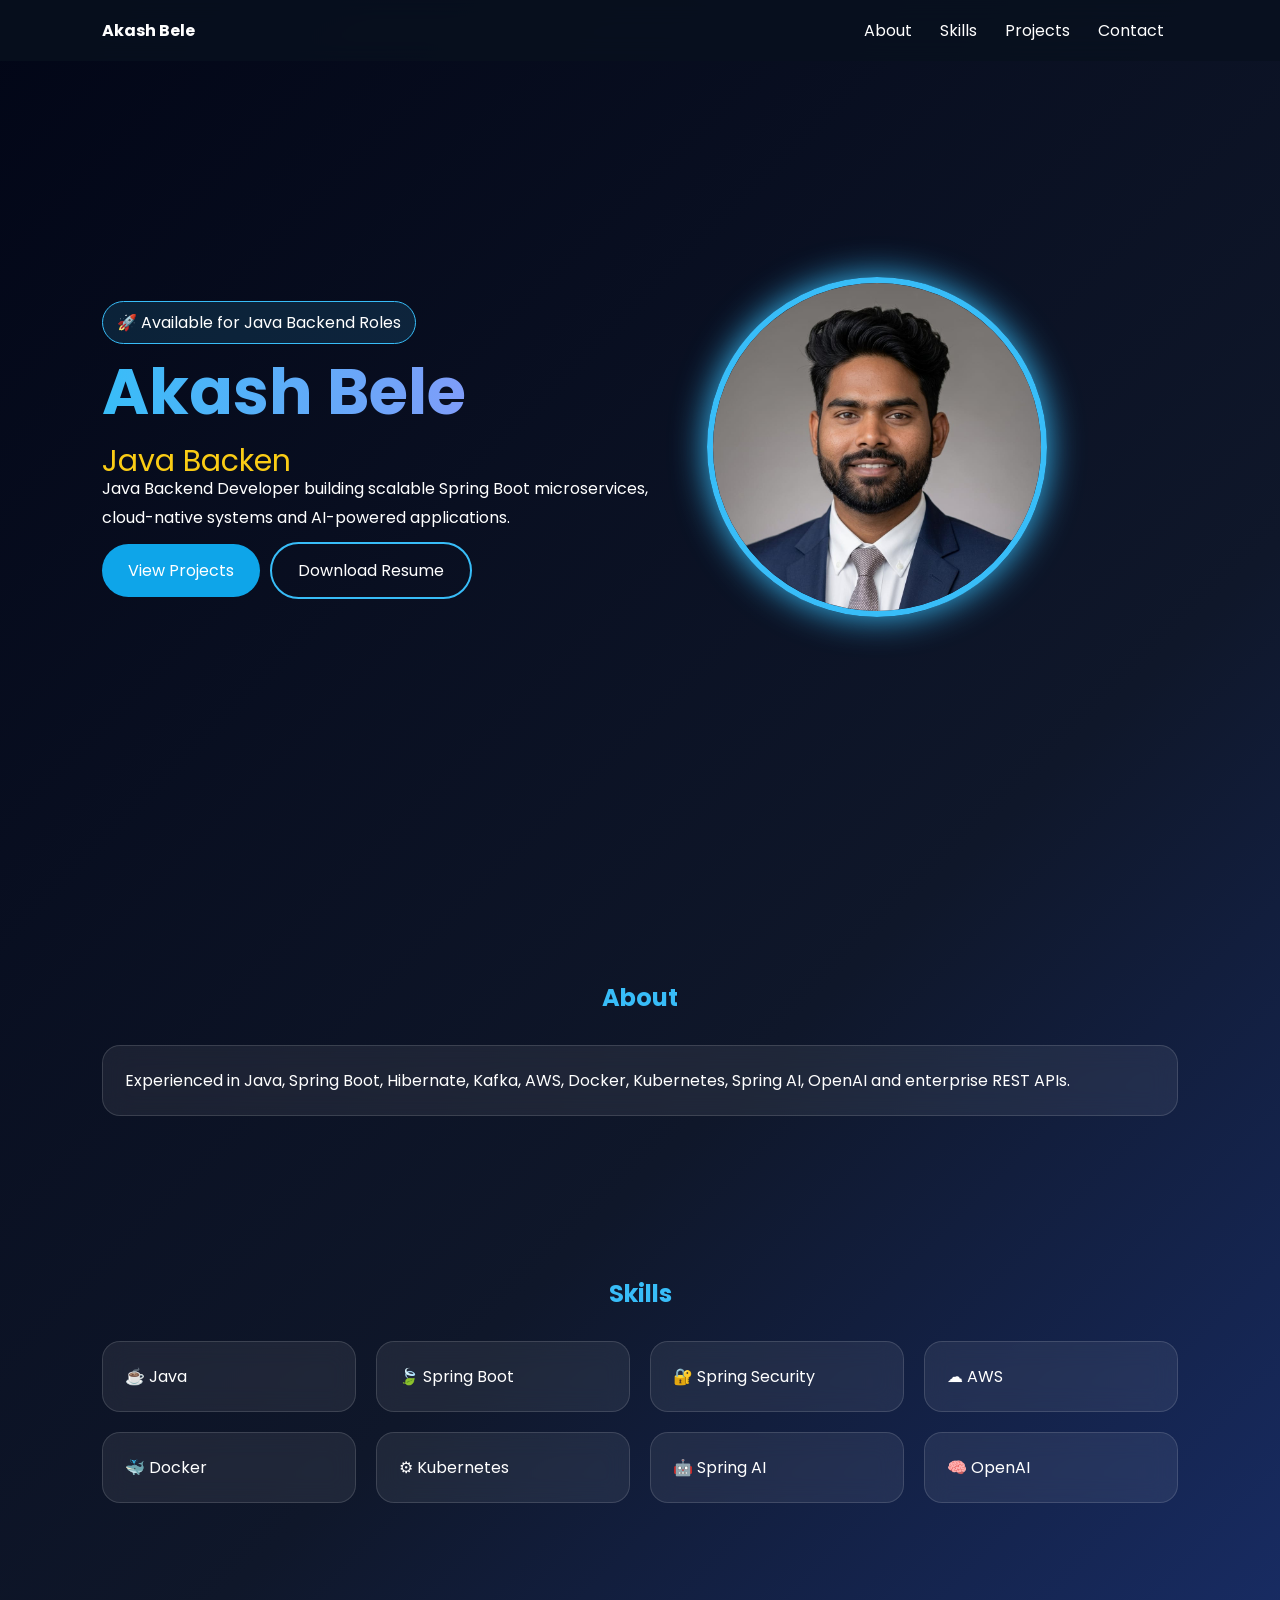
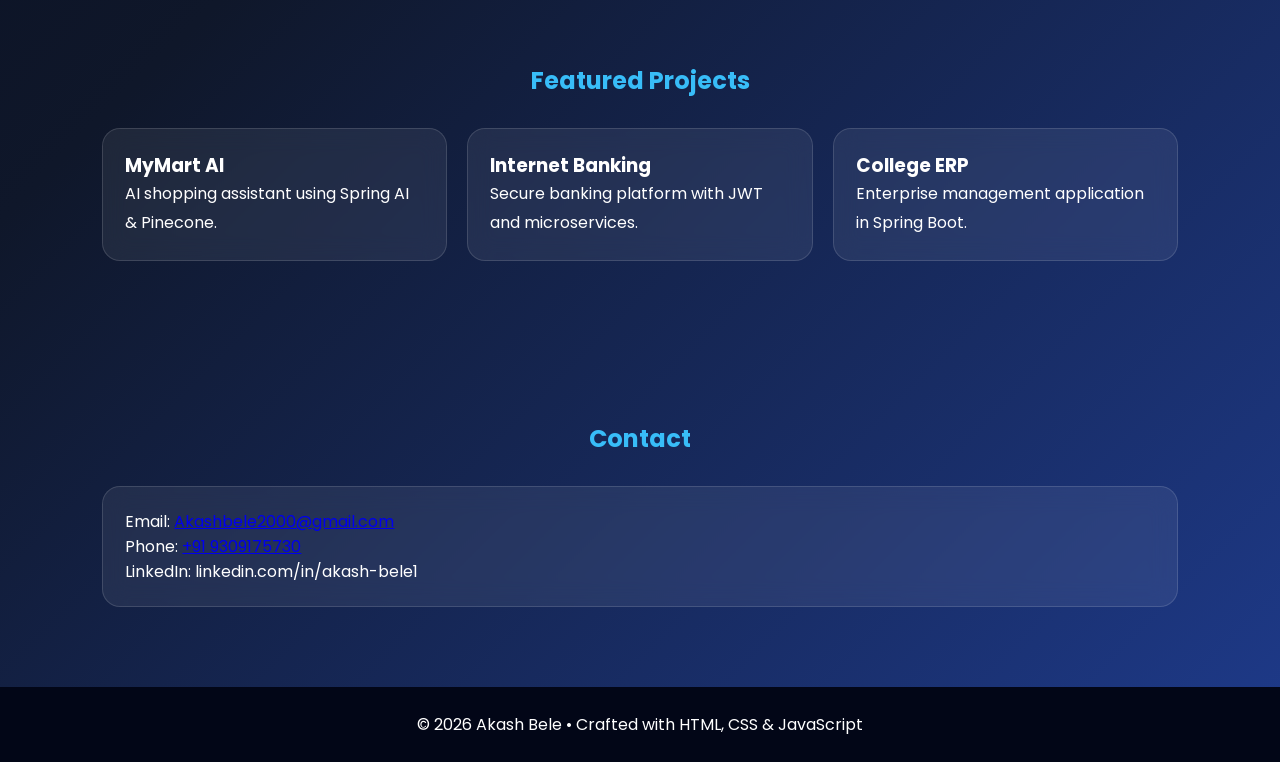
==== index.html @ 148bca96 "Rename creative_index.html to index.html" ====
<!DOCTYPE html><html><head><meta charset='UTF-8'><meta name='viewport' content='width=device-width,initial-scale=1'>
<title>Akash Bele | Java Backend Developer</title>
<link href="https://fonts.googleapis.com/css2?family=Poppins:wght@300;400;600;700&display=swap" rel="stylesheet">
<link rel="stylesheet" href="https://cdnjs.cloudflare.com/ajax/libs/font-awesome/6.6.0/css/all.min.css">
<style>
*{margin:0;padding:0;box-sizing:border-box;font-family:Poppins,sans-serif;scroll-behavior:smooth}
body{background:linear-gradient(135deg,#020617,#0f172a,#1e3a8a);color:#fff}
header{position:fixed;top:0;width:100%;display:flex;justify-content:space-between;padding:18px 8%;backdrop-filter:blur(12px);background:#08111fcc;z-index:10}
nav a{color:#fff;text-decoration:none;margin:0 14px}nav a:hover{color:#38bdf8}
.hero{min-height:100vh;display:grid;grid-template-columns:1.2fr 1fr;align-items:center;padding:90px 8%;gap:40px}
.badge{display:inline-block;background:#38bdf822;border:1px solid #38bdf8;padding:8px 14px;border-radius:30px}
h1{font-size:64px;background:linear-gradient(90deg,#38bdf8,#a78bfa);-webkit-background-clip:text;color:transparent}
.type{color:#facc15;font-size:30px;height:36px}
p{line-height:1.8}
.btn{display:inline-block;margin:10px 10px 0 0;padding:14px 26px;border-radius:30px;text-decoration:none;color:#fff;background:#0ea5e9}
.btn.alt{background:transparent;border:2px solid #38bdf8}
img{width:340px;border-radius:50%;border:6px solid #38bdf8;box-shadow:0 0 35px #38bdf8;animation:f 4s ease-in-out infinite}
@keyframes f{50%{transform:translateY(-12px)}}
section{padding:80px 8%}h2{text-align:center;margin-bottom:30px;color:#38bdf8}
.cards{display:grid;grid-template-columns:repeat(auto-fit,minmax(220px,1fr));gap:20px}
.card{background:#ffffff12;border:1px solid #ffffff22;border-radius:18px;padding:22px;backdrop-filter:blur(12px);transition:.3s}
.card:hover{transform:translateY(-8px) scale(1.02)}
footer{text-align:center;padding:25px;background:#020617}
</style></head><body>
<header><div><b>Akash Bele</b></div><nav><a href=#about>About</a><a href=#skills>Skills</a><a href=#projects>Projects</a><a href=#contact>Contact</a></nav></header>
<section class=hero><div><span class=badge>🚀 Available for Java Backend Roles</span><h1>Akash Bele</h1><div class=type id=t></div><p>Java Backend Developer building scalable Spring Boot microservices, cloud-native systems and AI-powered applications.</p><a class=btn href=#projects>View Projects</a><a class='btn alt' href='assets/resume.pdf' download>Download Resume</a></div><div><img src='assets/profile.jpg'></div></section>
<section id=about><h2>About</h2><div class=card>Experienced in Java, Spring Boot, Hibernate, Kafka, AWS, Docker, Kubernetes, Spring AI, OpenAI and enterprise REST APIs.</div></section>
<section id=skills><h2>Skills</h2><div class=cards><div class=card>☕ Java</div><div class=card>🍃 Spring Boot</div><div class=card>🔐 Spring Security</div><div class=card>☁ AWS</div><div class=card>🐳 Docker</div><div class=card>⚙ Kubernetes</div><div class=card>🤖 Spring AI</div><div class=card>🧠 OpenAI</div></div></section>
<section id=projects><h2>Featured Projects</h2><div class=cards><div class=card><h3>MyMart AI</h3><p>AI shopping assistant using Spring AI & Pinecone.</p></div><div class=card><h3>Internet Banking</h3><p>Secure banking platform with JWT and microservices.</p></div><div class=card><h3>College ERP</h3><p>Enterprise management application in Spring Boot.</p></div></div></section>
<section id=contact><h2>Contact</h2><div class=card>Email: <a href='mailto:Akashbele2000@gmail.com'>Akashbele2000@gmail.com</a><br>Phone: <a href='tel:+919309175730'>+91 9309175730</a><br>LinkedIn: linkedin.com/in/akash-bele1</div></section>
<footer>© 2026 Akash Bele • Crafted with HTML, CSS & JavaScript</footer>
<script>
const words=["Java Backend Developer","Spring Boot Expert","Microservices Developer","AI Enthusiast"];
let i=0,j=0,d=true;const e=document.getElementById('t');
setInterval(()=>{let w=words[i];e.textContent=w.slice(0,j);if(d){j++;if(j>w.length)d=false}else{j--;if(j<0){d=true;i=(i+1)%words.length;j=0}}},120);
</script></body></html>
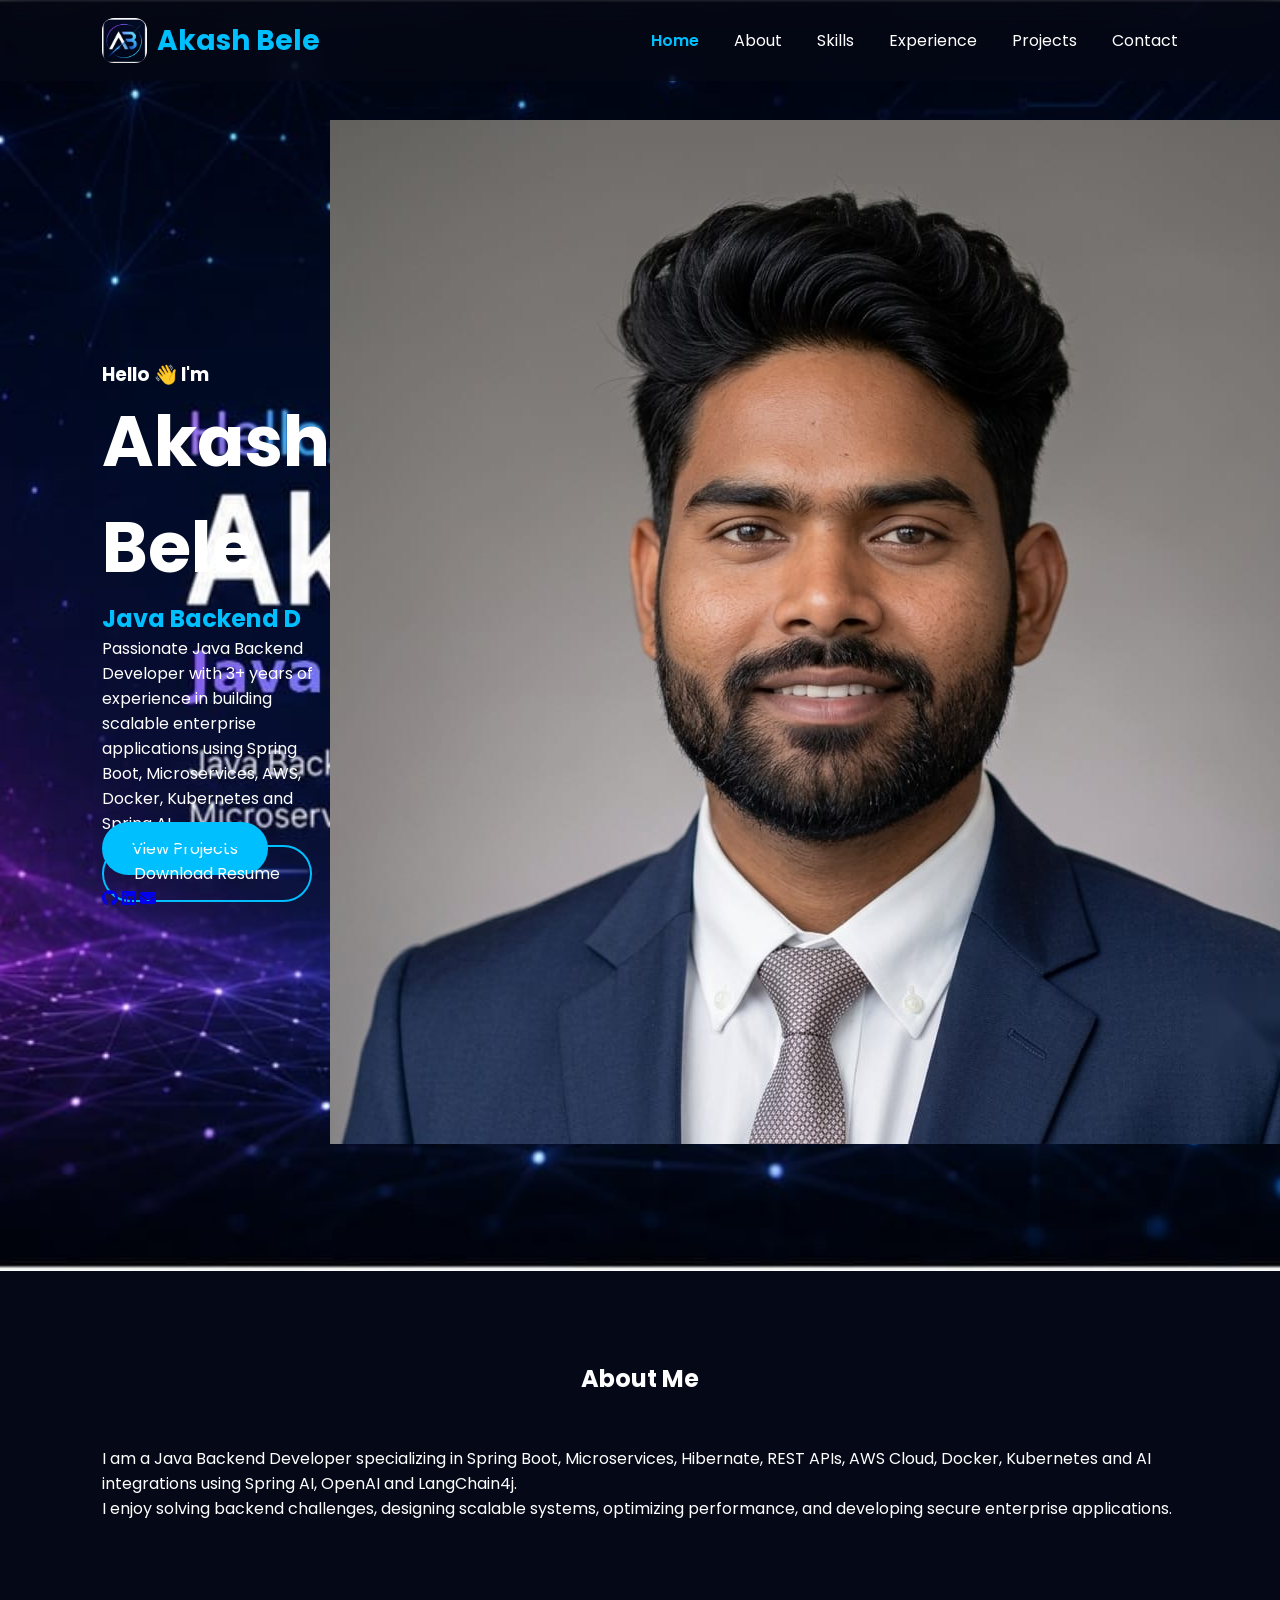
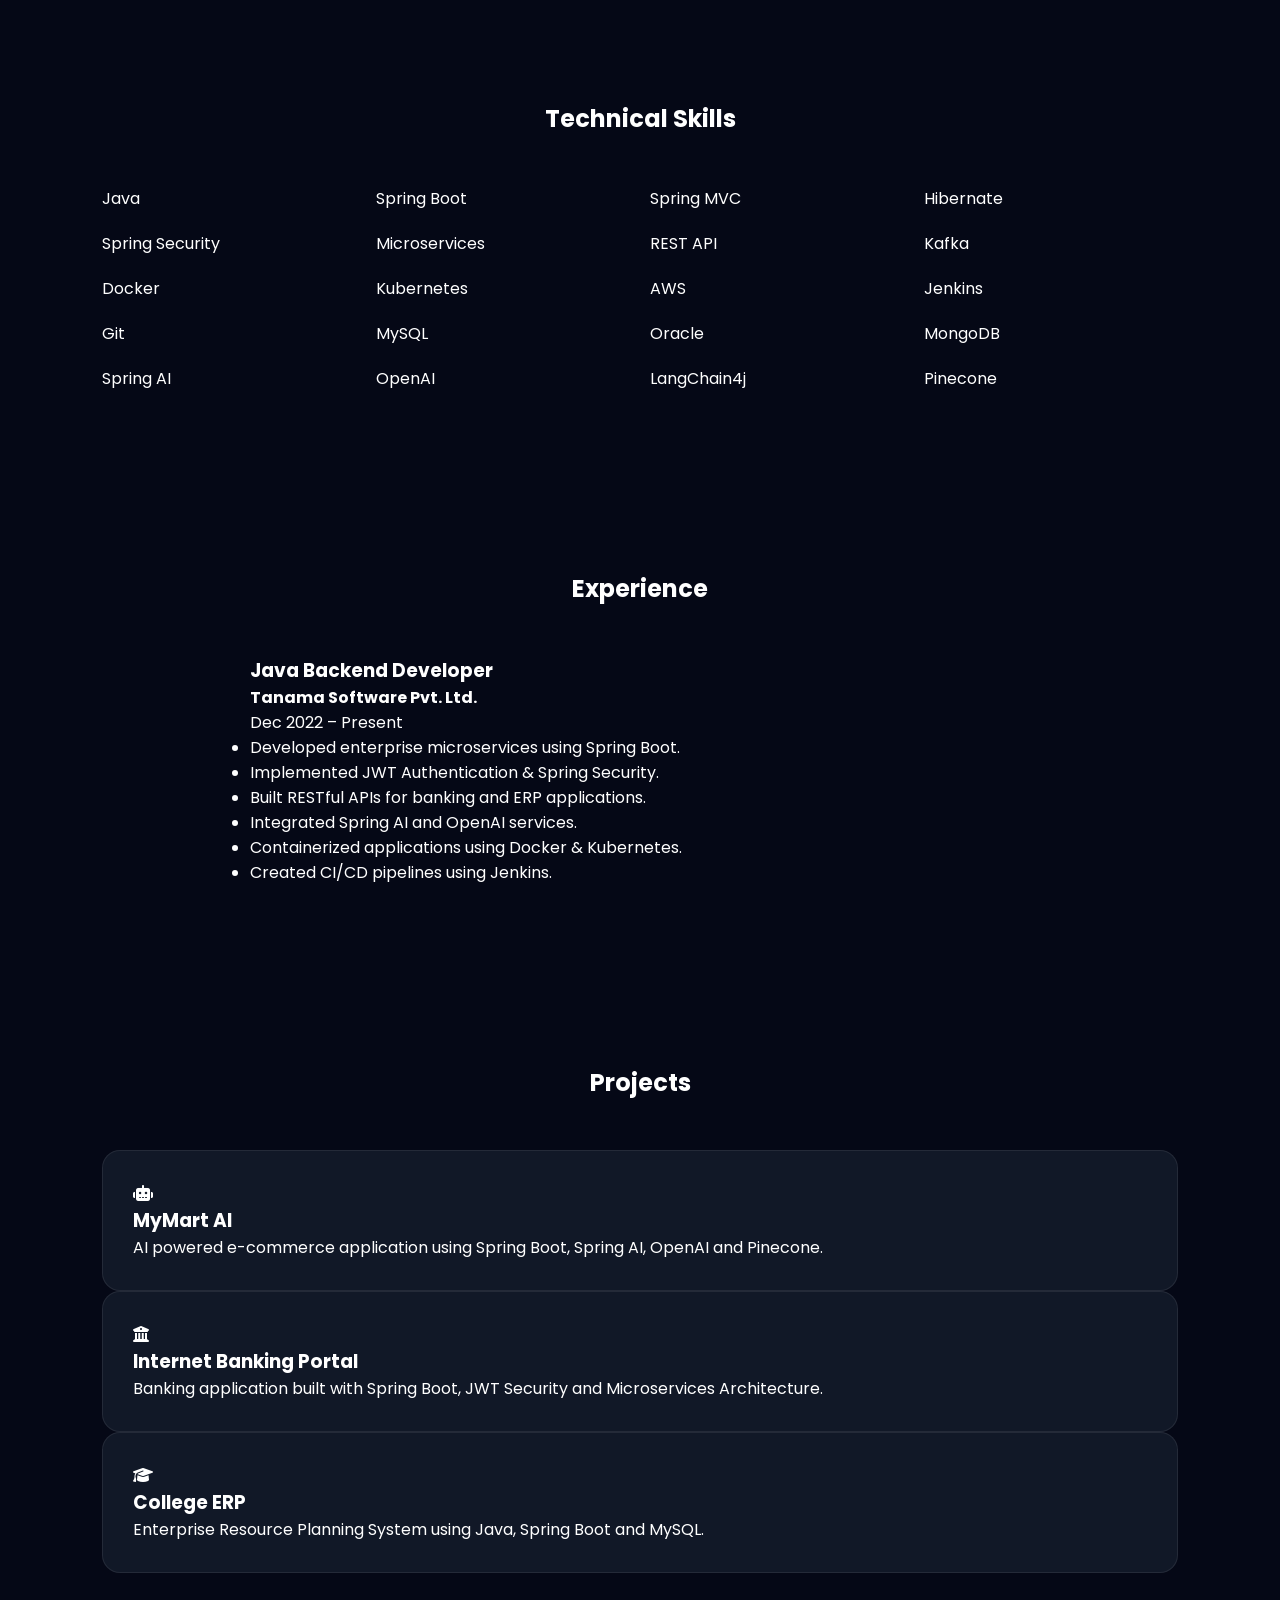
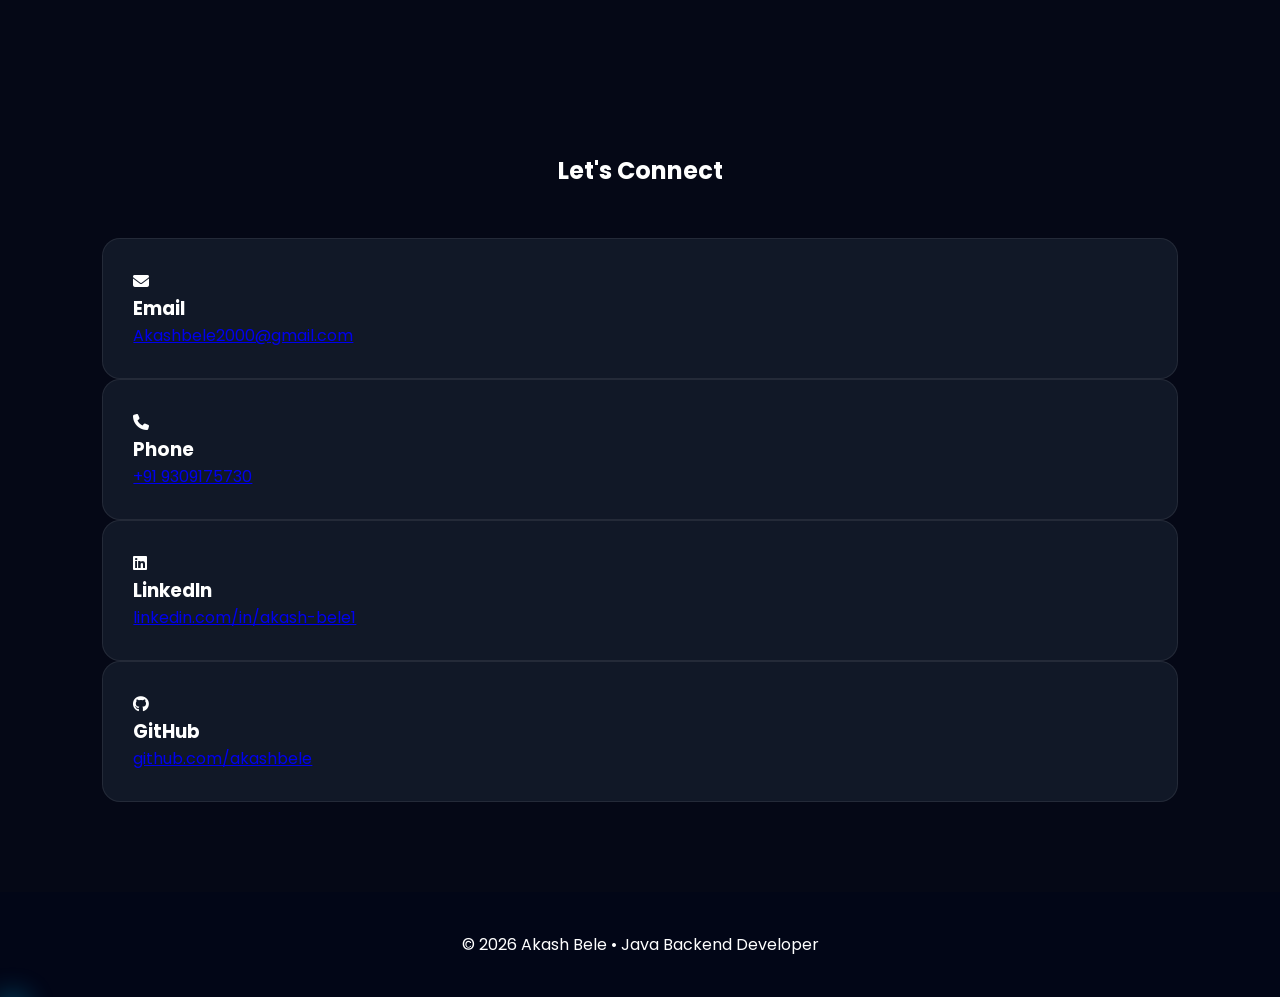
==== commit cf828342: "Update index.html" ====
--- a/index.html
+++ b/index.html
@@ -1,36 +1,384 @@
-<!DOCTYPE html><html><head><meta charset='UTF-8'><meta name='viewport' content='width=device-width,initial-scale=1'>
-<title>Akash Bele | Java Backend Developer</title>
-<link href="https://fonts.googleapis.com/css2?family=Poppins:wght@300;400;600;700&display=swap" rel="stylesheet">
-<link rel="stylesheet" href="https://cdnjs.cloudflare.com/ajax/libs/font-awesome/6.6.0/css/all.min.css">
-<style>
-*{margin:0;padding:0;box-sizing:border-box;font-family:Poppins,sans-serif;scroll-behavior:smooth}
-body{background:linear-gradient(135deg,#020617,#0f172a,#1e3a8a);color:#fff}
-header{position:fixed;top:0;width:100%;display:flex;justify-content:space-between;padding:18px 8%;backdrop-filter:blur(12px);background:#08111fcc;z-index:10}
-nav a{color:#fff;text-decoration:none;margin:0 14px}nav a:hover{color:#38bdf8}
-.hero{min-height:100vh;display:grid;grid-template-columns:1.2fr 1fr;align-items:center;padding:90px 8%;gap:40px}
-.badge{display:inline-block;background:#38bdf822;border:1px solid #38bdf8;padding:8px 14px;border-radius:30px}
-h1{font-size:64px;background:linear-gradient(90deg,#38bdf8,#a78bfa);-webkit-background-clip:text;color:transparent}
-.type{color:#facc15;font-size:30px;height:36px}
-p{line-height:1.8}
-.btn{display:inline-block;margin:10px 10px 0 0;padding:14px 26px;border-radius:30px;text-decoration:none;color:#fff;background:#0ea5e9}
-.btn.alt{background:transparent;border:2px solid #38bdf8}
-img{width:340px;border-radius:50%;border:6px solid #38bdf8;box-shadow:0 0 35px #38bdf8;animation:f 4s ease-in-out infinite}
-@keyframes f{50%{transform:translateY(-12px)}}
-section{padding:80px 8%}h2{text-align:center;margin-bottom:30px;color:#38bdf8}
-.cards{display:grid;grid-template-columns:repeat(auto-fit,minmax(220px,1fr));gap:20px}
-.card{background:#ffffff12;border:1px solid #ffffff22;border-radius:18px;padding:22px;backdrop-filter:blur(12px);transition:.3s}
-.card:hover{transform:translateY(-8px) scale(1.02)}
-footer{text-align:center;padding:25px;background:#020617}
-</style></head><body>
-<header><div><b>Akash Bele</b></div><nav><a href=#about>About</a><a href=#skills>Skills</a><a href=#projects>Projects</a><a href=#contact>Contact</a></nav></header>
-<section class=hero><div><span class=badge>🚀 Available for Java Backend Roles</span><h1>Akash Bele</h1><div class=type id=t></div><p>Java Backend Developer building scalable Spring Boot microservices, cloud-native systems and AI-powered applications.</p><a class=btn href=#projects>View Projects</a><a class='btn alt' href='assets/resume.pdf' download>Download Resume</a></div><div><img src='assets/profile.jpg'></div></section>
-<section id=about><h2>About</h2><div class=card>Experienced in Java, Spring Boot, Hibernate, Kafka, AWS, Docker, Kubernetes, Spring AI, OpenAI and enterprise REST APIs.</div></section>
-<section id=skills><h2>Skills</h2><div class=cards><div class=card>☕ Java</div><div class=card>🍃 Spring Boot</div><div class=card>🔐 Spring Security</div><div class=card>☁ AWS</div><div class=card>🐳 Docker</div><div class=card>⚙ Kubernetes</div><div class=card>🤖 Spring AI</div><div class=card>🧠 OpenAI</div></div></section>
-<section id=projects><h2>Featured Projects</h2><div class=cards><div class=card><h3>MyMart AI</h3><p>AI shopping assistant using Spring AI & Pinecone.</p></div><div class=card><h3>Internet Banking</h3><p>Secure banking platform with JWT and microservices.</p></div><div class=card><h3>College ERP</h3><p>Enterprise management application in Spring Boot.</p></div></div></section>
-<section id=contact><h2>Contact</h2><div class=card>Email: <a href='mailto:Akashbele2000@gmail.com'>Akashbele2000@gmail.com</a><br>Phone: <a href='tel:+919309175730'>+91 9309175730</a><br>LinkedIn: linkedin.com/in/akash-bele1</div></section>
-<footer>© 2026 Akash Bele • Crafted with HTML, CSS & JavaScript</footer>
-<script>
-const words=["Java Backend Developer","Spring Boot Expert","Microservices Developer","AI Enthusiast"];
-let i=0,j=0,d=true;const e=document.getElementById('t');
-setInterval(()=>{let w=words[i];e.textContent=w.slice(0,j);if(d){j++;if(j>w.length)d=false}else{j--;if(j<0){d=true;i=(i+1)%words.length;j=0}}},120);
-</script></body></html>
+<!DOCTYPE html>
+<html lang="en">
+
+<head>
+    <meta charset="UTF-8">
+    <meta name="viewport" content="width=device-width, initial-scale=1.0">
+
+    <title>Akash Bele | Java Backend Developer</title>
+
+    <meta name="description"
+        content="Akash Bele - Java Backend Developer | Spring Boot | Microservices | AWS | Spring AI | Generative AI">
+
+    <link rel="icon" type="image/png" href="assets/favicon.png">
+
+    <link rel="stylesheet" href="style.css">
+
+    <link rel="preconnect" href="https://fonts.googleapis.com">
+
+    <link rel="preconnect" href="https://fonts.gstatic.com" crossorigin>
+
+    <link href="https://fonts.googleapis.com/css2?family=Poppins:wght@300;400;500;600;700;800&display=swap"
+        rel="stylesheet">
+
+    <link rel="stylesheet"
+        href="https://cdnjs.cloudflare.com/ajax/libs/font-awesome/6.6.0/css/all.min.css">
+</head>
+
+<body>
+
+    <!-- ================= NAVBAR ================= -->
+
+    <header>
+
+        <div class="logo">
+
+            <img src="assets/favicon.png" alt="Logo">
+
+            <span>Akash Bele</span>
+
+        </div>
+
+        <nav>
+
+            <a href="#home">Home</a>
+
+            <a href="#about">About</a>
+
+            <a href="#skills">Skills</a>
+
+            <a href="#experience">Experience</a>
+
+            <a href="#projects">Projects</a>
+
+            <a href="#contact">Contact</a>
+
+        </nav>
+
+    </header>
+
+    <!-- ================= HERO ================= -->
+
+    <section id="home" class="hero">
+
+        <div class="hero-left">
+
+            <h3>Hello 👋 I'm</h3>
+
+            <h1>Akash Bele</h1>
+
+            <h2 id="typing"></h2>
+
+            <p>
+
+                Passionate Java Backend Developer with 3+ years of experience
+                in building scalable enterprise applications using Spring Boot,
+                Microservices, AWS, Docker, Kubernetes and Spring AI.
+
+            </p>
+
+            <div class="buttons">
+
+                <a href="#projects" class="btn">
+                    View Projects
+                </a>
+
+                <a href="assets/resume.pdf" class="btn secondary">
+                    Download Resume
+                </a>
+
+            </div>
+
+            <div class="socials">
+
+                <a href="#"><i class="fab fa-github"></i></a>
+
+                <a href="#"><i class="fab fa-linkedin"></i></a>
+
+                <a href="#"><i class="fa-solid fa-envelope"></i></a>
+
+            </div>
+
+        </div>
+
+        <div class="hero-right">
+
+            <div class="profile-card">
+
+                <img src="assets/profile.jpg" alt="Akash Bele">
+
+            </div>
+
+        </div>
+
+    </section>
+
+    <!-- ================= ABOUT ================= -->
+
+    <section id="about">
+
+        <h2 class="section-title">About Me</h2>
+
+        <div class="card">
+
+            <p>
+
+                I am a Java Backend Developer specializing in Spring Boot,
+                Microservices, Hibernate, REST APIs, AWS Cloud, Docker,
+                Kubernetes and AI integrations using Spring AI, OpenAI and
+                LangChain4j.
+
+            </p>
+
+            <p>
+
+                I enjoy solving backend challenges, designing scalable systems,
+                optimizing performance, and developing secure enterprise
+                applications.
+
+            </p>
+
+        </div>
+
+    </section>
+
+    <!-- ================= SKILLS ================= -->
+
+    <section id="skills">
+
+        <h2 class="section-title">Technical Skills</h2>
+
+        <div class="skills-grid">
+
+            <div>Java</div>
+
+            <div>Spring Boot</div>
+
+            <div>Spring MVC</div>
+
+            <div>Hibernate</div>
+
+            <div>Spring Security</div>
+
+            <div>Microservices</div>
+
+            <div>REST API</div>
+
+            <div>Kafka</div>
+
+            <div>Docker</div>
+
+            <div>Kubernetes</div>
+
+            <div>AWS</div>
+
+            <div>Jenkins</div>
+
+            <div>Git</div>
+
+            <div>MySQL</div>
+
+            <div>Oracle</div>
+
+            <div>MongoDB</div>
+
+            <div>Spring AI</div>
+
+            <div>OpenAI</div>
+
+            <div>LangChain4j</div>
+
+            <div>Pinecone</div>
+
+        </div>
+
+    </section>
+
+    <!-- ================= EXPERIENCE ================= -->
+
+    <section id="experience">
+
+        <h2 class="section-title">Experience</h2>
+
+        <div class="timeline">
+
+            <div class="timeline-item">
+
+                <h3>Java Backend Developer</h3>
+
+                <h4>Tanama Software Pvt. Ltd.</h4>
+
+                <span>Dec 2022 – Present</span>
+
+                <ul>
+
+                    <li>Developed enterprise microservices using Spring Boot.</li>
+
+                    <li>Implemented JWT Authentication & Spring Security.</li>
+
+                    <li>Built RESTful APIs for banking and ERP applications.</li>
+
+                    <li>Integrated Spring AI and OpenAI services.</li>
+
+                    <li>Containerized applications using Docker & Kubernetes.</li>
+
+                    <li>Created CI/CD pipelines using Jenkins.</li>
+
+                </ul>
+
+            </div>
+
+        </div>
+
+    </section>
+
+    <!-- ================= PROJECTS ================= -->
+
+    <section id="projects">
+
+        <h2 class="section-title">Projects</h2>
+
+        <div class="project-container">
+
+            <div class="project-card">
+
+                <i class="fa-solid fa-robot"></i>
+
+                <h3>MyMart AI</h3>
+
+                <p>
+
+                    AI powered e-commerce application using Spring Boot,
+                    Spring AI, OpenAI and Pinecone.
+
+                </p>
+
+            </div>
+
+            <div class="project-card">
+
+                <i class="fa-solid fa-building-columns"></i>
+
+                <h3>Internet Banking Portal</h3>
+
+                <p>
+
+                    Banking application built with Spring Boot,
+                    JWT Security and Microservices Architecture.
+
+                </p>
+
+            </div>
+
+            <div class="project-card">
+
+                <i class="fa-solid fa-graduation-cap"></i>
+
+                <h3>College ERP</h3>
+
+                <p>
+
+                    Enterprise Resource Planning System using Java,
+                    Spring Boot and MySQL.
+
+                </p>
+
+            </div>
+
+        </div>
+
+    </section>
+
+    <!-- ================= CONTACT ================= -->
+
+    <section id="contact">
+
+        <h2 class="section-title">Let's Connect</h2>
+
+        <div class="contact-grid">
+
+            <div class="contact-card">
+
+                <i class="fa-solid fa-envelope"></i>
+
+                <h3>Email</h3>
+
+                <p>
+
+                    <a href="mailto:Akashbele2000@gmail.com">
+                        Akashbele2000@gmail.com
+                    </a>
+
+                </p>
+
+            </div>
+
+            <div class="contact-card">
+
+                <i class="fa-solid fa-phone"></i>
+
+                <h3>Phone</h3>
+
+                <p>
+
+                    <a href="tel:+919309175730">
+                        +91 9309175730
+                    </a>
+
+                </p>
+
+            </div>
+
+            <div class="contact-card">
+
+                <i class="fab fa-linkedin"></i>
+
+                <h3>LinkedIn</h3>
+
+                <p>
+
+                    <a href="#">
+                        linkedin.com/in/akash-bele1
+                    </a>
+
+                </p>
+
+            </div>
+
+            <div class="contact-card">
+
+                <i class="fab fa-github"></i>
+
+                <h3>GitHub</h3>
+
+                <p>
+
+                    <a href="#">
+                        github.com/akashbele
+                    </a>
+
+                </p>
+
+            </div>
+
+        </div>
+
+    </section>
+
+    <!-- ================= FOOTER ================= -->
+
+    <footer>
+
+        <p>
+
+            © 2026 Akash Bele • Java Backend Developer
+
+        </p>
+
+    </footer>
+
+    <script src="script.js"></script>
+
+</body>
+
+</html>
--- a/style.css
+++ b/style.css
@@ -0,0 +1,22 @@
+/* Premium Portfolio CSS */
+@import url('https://fonts.googleapis.com/css2?family=Poppins:wght@300;400;500;600;700;800&display=swap');
+*{margin:0;padding:0;box-sizing:border-box;scroll-behavior:smooth;font-family:Poppins,sans-serif}
+body{background:#050816;color:#fff;overflow-x:hidden}
+::-webkit-scrollbar{width:8px}::-webkit-scrollbar-thumb{background:#00bfff;border-radius:20px}
+header{position:fixed;top:0;left:0;width:100%;display:flex;justify-content:space-between;align-items:center;padding:18px 8%;background:rgba(0,0,0,.45);backdrop-filter:blur(18px);z-index:999}
+.logo{display:flex;align-items:center;gap:10px}.logo img{width:45px;height:45px;border-radius:12px}.logo span{font-size:28px;font-weight:700;color:#00bfff}
+nav{display:flex;gap:35px}nav a{text-decoration:none;color:#fff}nav a:hover{color:#00bfff}
+.resume-btn{text-decoration:none;color:#fff;border:2px solid #00bfff;padding:12px 24px;border-radius:30px}
+.hero{position:relative;min-height:100vh;display:flex;justify-content:space-between;align-items:center;padding:120px 8%;background:url('assets/hero-bg.jpg') center/cover}.hero-overlay{position:absolute;inset:0;background:rgba(5,8,22,.7)}.hero-content,.hero-image{position:relative;z-index:2}
+.tag{display:inline-block;padding:8px 18px;border:1px solid #00bfff;border-radius:30px;background:rgba(0,191,255,.15);margin-bottom:20px}
+.hero h1{font-size:70px}.hero h1 span,.hero h2,.section-title span,.hero-stats h2{color:#00bfff}
+.hero-buttons{display:flex;gap:20px;flex-wrap:wrap;margin-top:30px}.btn{padding:15px 30px;background:#00bfff;color:#fff;text-decoration:none;border-radius:30px}.secondary{background:transparent;border:2px solid #00bfff}
+.image-border{width:380px;height:380px;border-radius:50%;padding:8px;background:linear-gradient(45deg,#00bfff,#7b2cbf)}.image-border img{width:100%;height:100%;border-radius:50%;object-fit:cover}
+section{padding:90px 8%}.section-title{text-align:center;margin-bottom:50px}.section-title h2{font-size:42px}
+.about-container,.skills-grid,.project-grid,.contact-container{display:grid;grid-template-columns:repeat(auto-fit,minmax(250px,1fr));gap:20px}
+.about-card,.skill-card,.project-card,.contact-card,.timeline-content{background:#111827;border-radius:18px;padding:30px;border:1px solid rgba(255,255,255,.08);transition:.3s}
+.about-card:hover,.skill-card:hover,.project-card:hover,.contact-card:hover,.timeline-content:hover{transform:translateY(-8px);box-shadow:0 10px 30px rgba(0,191,255,.25)}
+.timeline{max-width:900px;margin:auto}.timeline-item{padding-left:60px;position:relative}.timeline-icon{position:absolute;left:0;top:0;width:40px;height:40px;border-radius:50%;background:#00bfff;display:flex;align-items:center;justify-content:center}
+.tech span{display:inline-block;background:#1e293b;color:#38bdf8;padding:6px 12px;border-radius:20px;margin:4px}
+footer{background:#020617;padding:40px;text-align:center}
+@media(max-width:992px){nav{display:none}.hero{flex-direction:column-reverse;text-align:center}.image-border{width:280px;height:280px}.hero-buttons,.hero-stats{justify-content:center}}
